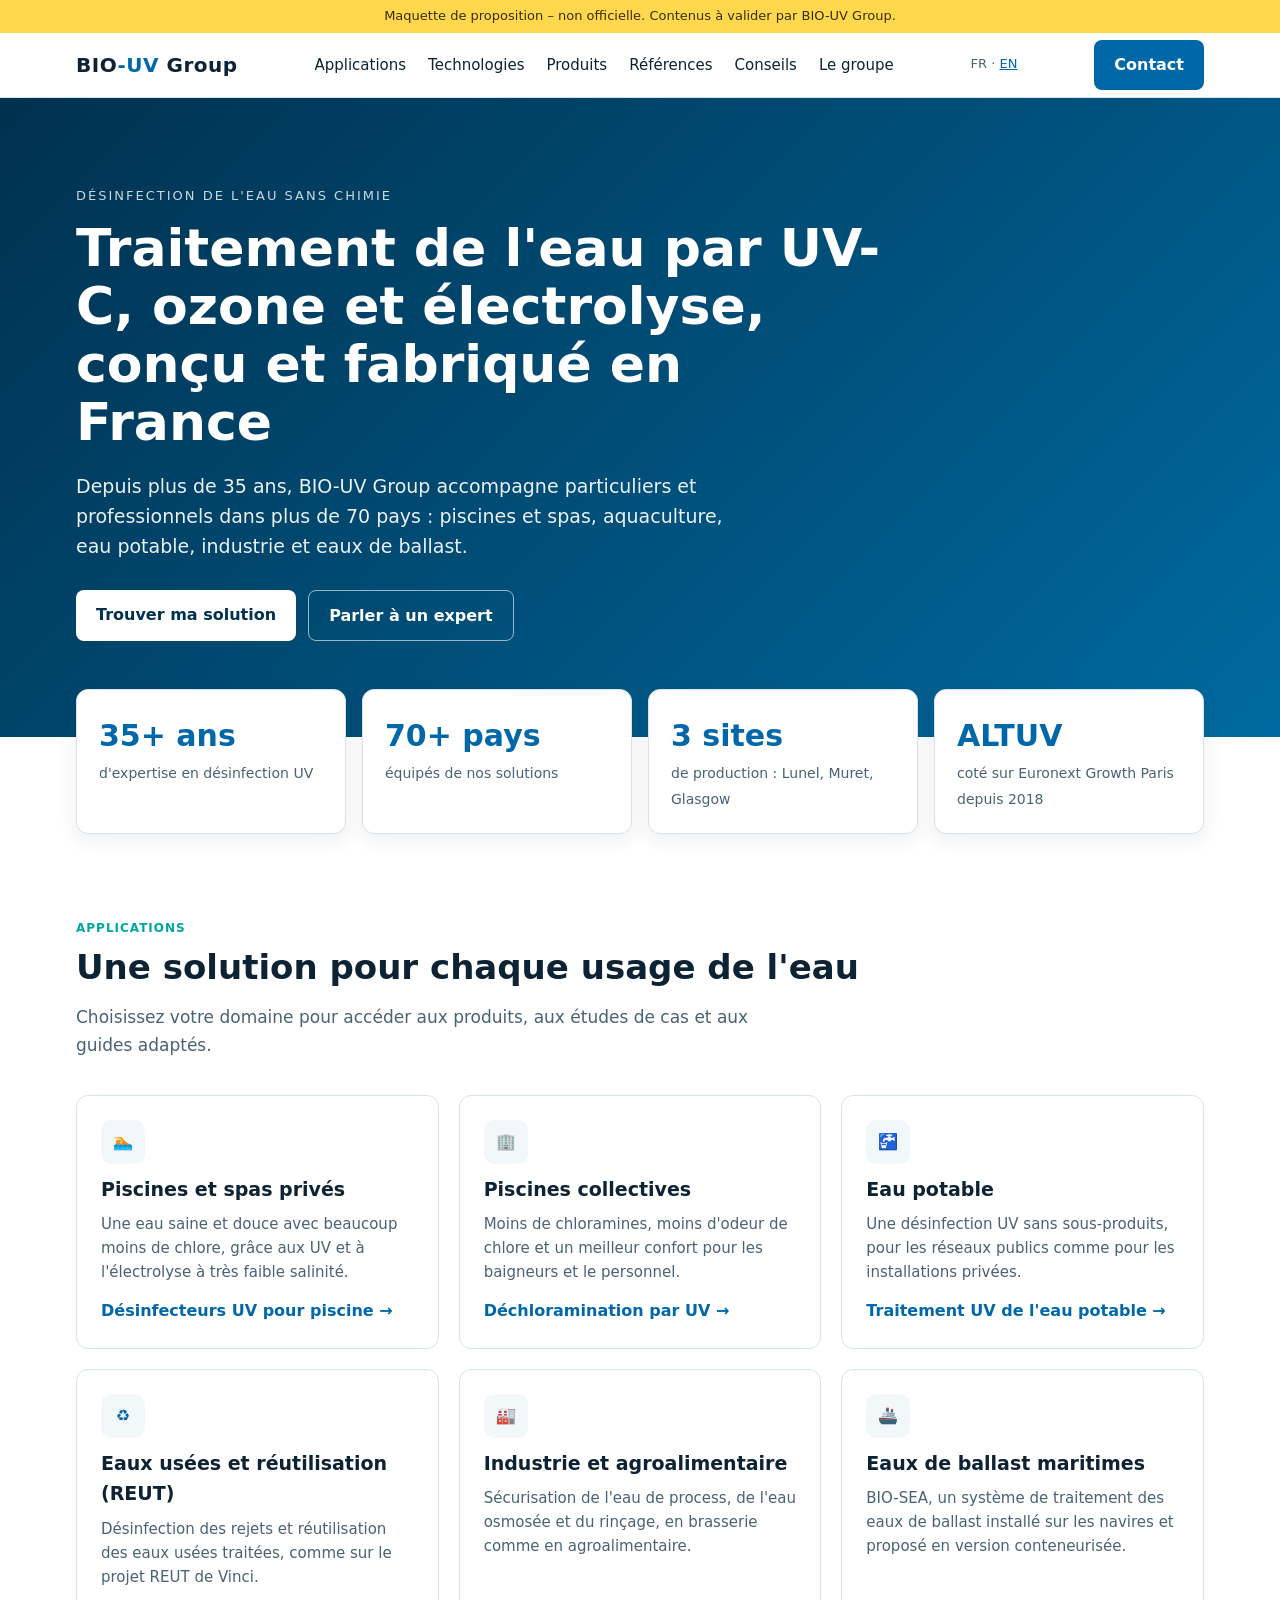
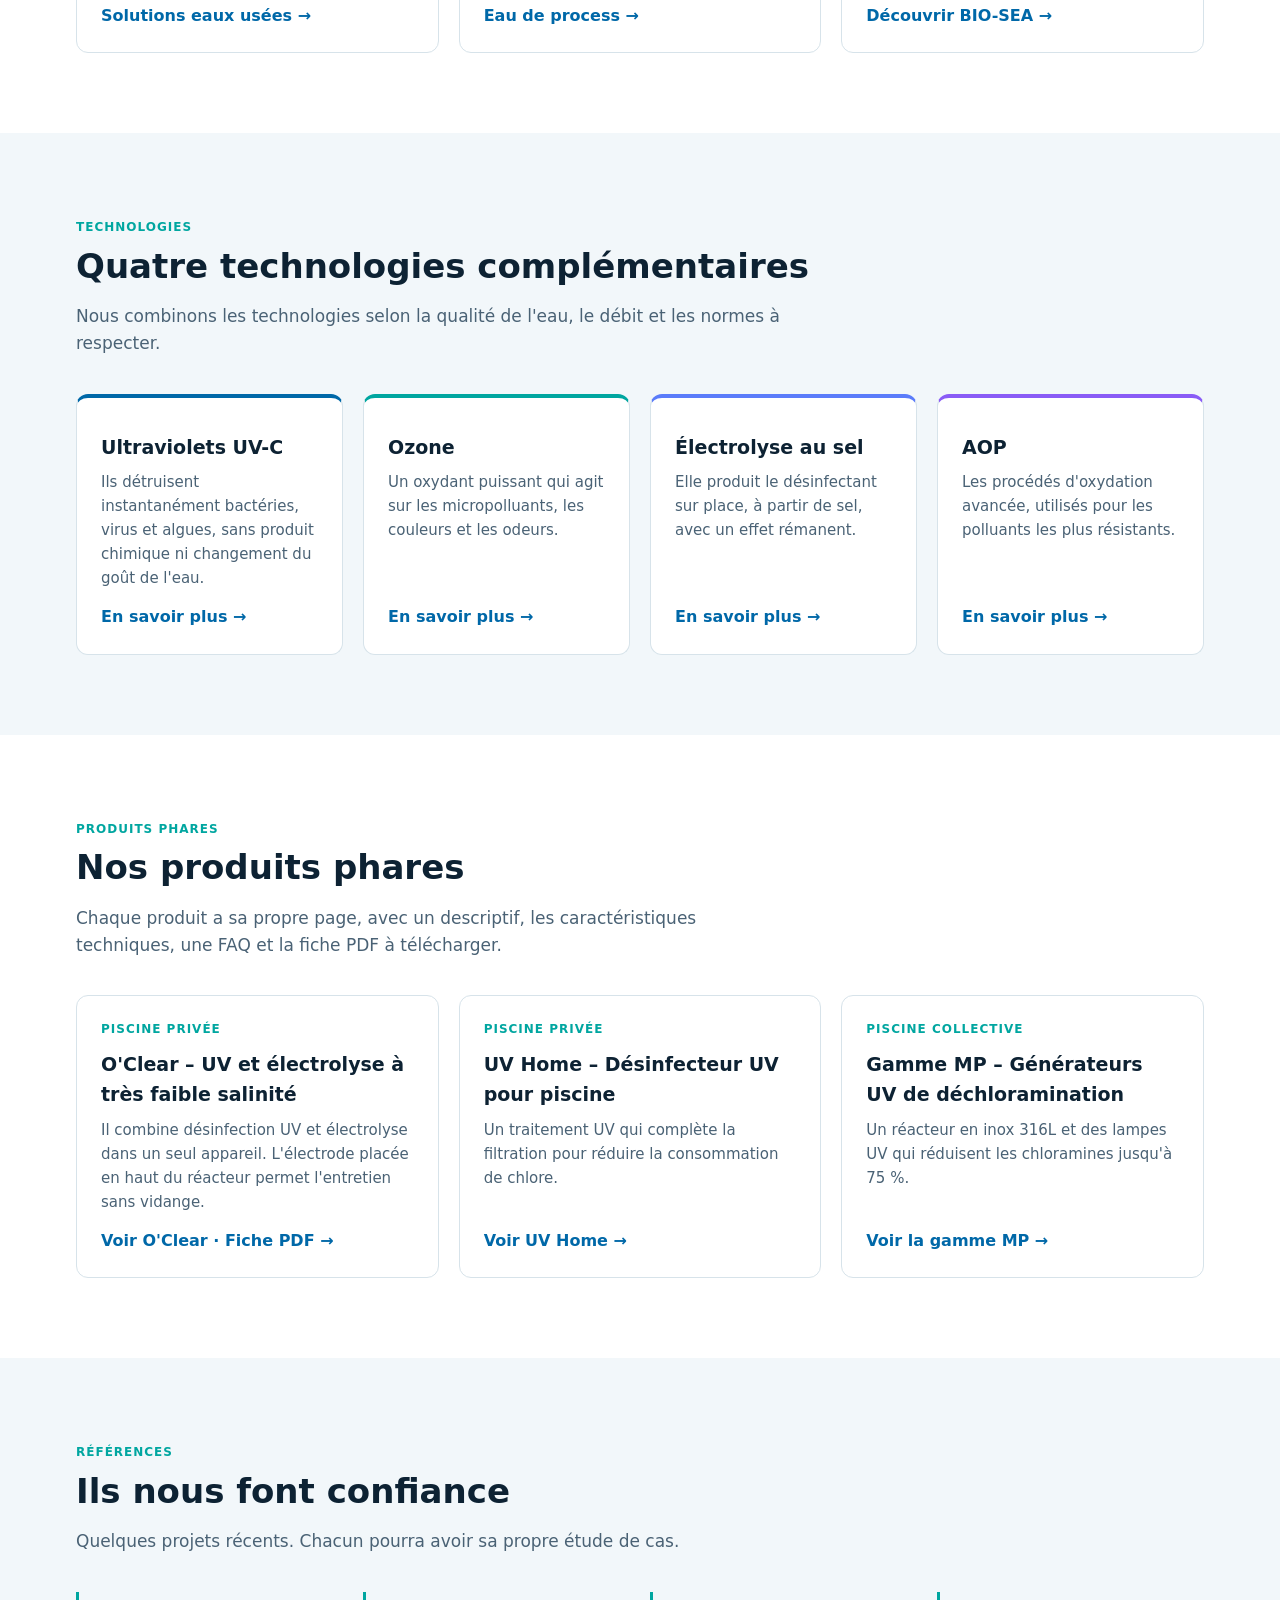
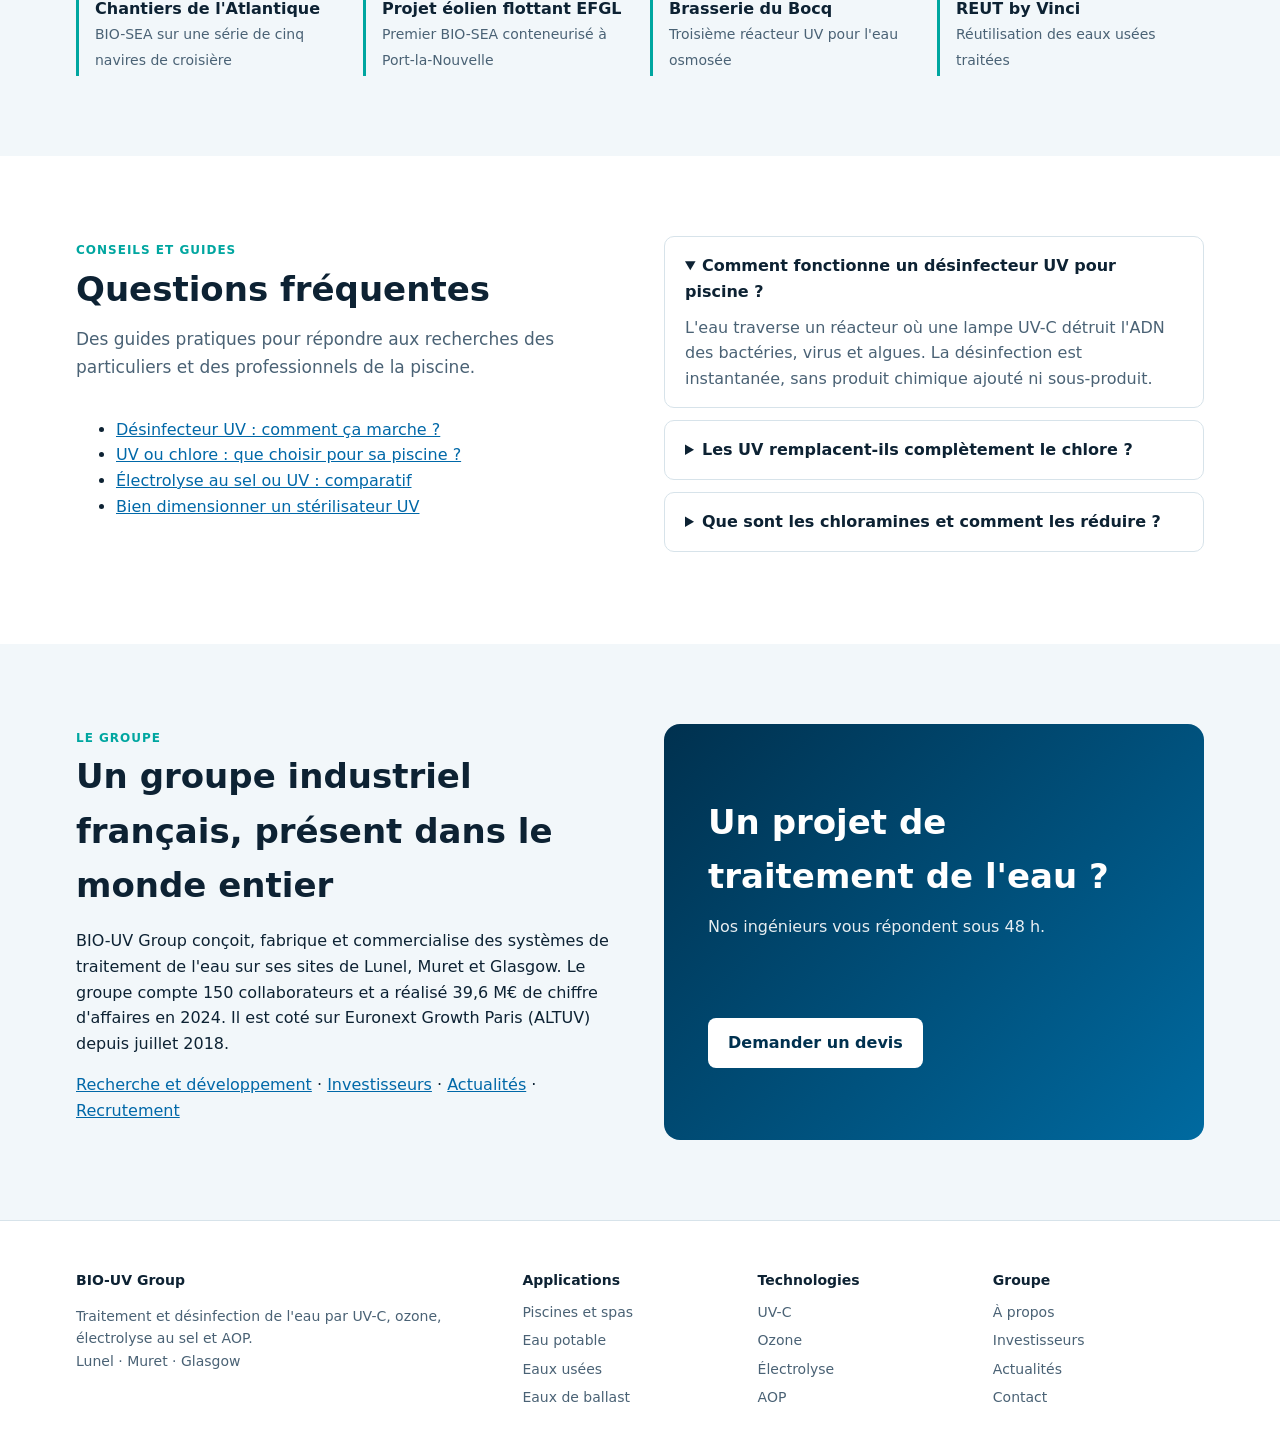
==== proposals/bio-uv/index.html @ df1d19ee "Add BIO-UV homepage redesign mockup proposal with screenshots Co-Authored-By: Claude Opus 5.5 <norep" ====
<!doctype html>
<html lang="fr">
<head>
<meta charset="utf-8">
<meta name="viewport" content="width=device-width, initial-scale=1">
<title>Traitement de l'eau par UV-C, ozone et électrolyse | BIO-UV Group</title>
<meta name="description" content="BIO-UV Group conçoit et fabrique en France des systèmes de désinfection de l'eau sans chimie : UV-C, ozone, électrolyse au sel et AOP. Piscines, aquaculture, eau potable, industrie, eaux de ballast.">
<link rel="canonical" href="https://www.bio-uv.com/fr/">
<link rel="alternate" hreflang="fr" href="https://www.bio-uv.com/fr/">
<link rel="alternate" hreflang="en" href="https://www.bio-uv.com/en/">
<link rel="alternate" hreflang="x-default" href="https://www.bio-uv.com/en/">
<meta property="og:type" content="website">
<meta property="og:title" content="BIO-UV Group – Traitement de l'eau sans chimie">
<meta property="og:description" content="UV-C, ozone, électrolyse au sel et AOP : des solutions conçues et fabriquées en France, présentes dans plus de 70 pays.">
<meta property="og:locale" content="fr_FR">
<meta property="og:locale:alternate" content="en_GB">
<script type="application/ld+json">
{
  "@context": "https://schema.org",
  "@type": "Organization",
  "name": "BIO-UV Group",
  "url": "https://www.bio-uv.com/",
  "description": "Conception, fabrication et commercialisation de systèmes de traitement de l'eau par UV-C, ozone, électrolyse au sel et AOP.",
  "address": { "@type": "PostalAddress", "addressLocality": "Lunel", "addressCountry": "FR" },
  "tickerSymbol": "ALTUV"
}
</script>
<script type="application/ld+json">
{
  "@context": "https://schema.org",
  "@type": "FAQPage",
  "mainEntity": [
    { "@type": "Question", "name": "Comment fonctionne un désinfecteur UV pour piscine ?",
      "acceptedAnswer": { "@type": "Answer", "text": "L'eau traverse un réacteur où une lampe UV-C détruit l'ADN des bactéries, virus et algues. La désinfection est instantanée, sans produit chimique ajouté ni sous-produit." } },
    { "@type": "Question", "name": "Les UV remplacent-ils complètement le chlore ?",
      "acceptedAnswer": { "@type": "Answer", "text": "En piscine privée, les UV réduisent fortement la consommation de chlore. Associés à une électrolyse à très faible salinité comme O'Clear, ils assurent aussi l'effet rémanent nécessaire." } },
    { "@type": "Question", "name": "Que sont les chloramines et comment les réduire ?",
      "acceptedAnswer": { "@type": "Answer", "text": "Les chloramines sont responsables de l'odeur de chlore et des irritations. En piscine collective, les générateurs UV de la gamme MP les réduisent jusqu'à 75 %." } }
  ]
}
</script>
<style>
:root{
  --bg:#ffffff; --bg-alt:#f2f7fa; --ink:#0d2233; --muted:#4a6275; --line:#d7e3ea;
  --brand:#0068a8; --brand-ink:#ffffff; --accent:#00a6a0; --card:#ffffff;
  --hero1:#00314f; --hero2:#006aa0;
}
@media (prefers-color-scheme: dark){
  :root:not([data-theme="light"]){
    --bg:#0b1720; --bg-alt:#11212d; --ink:#e6f0f5; --muted:#9db3c2; --line:#22394a;
    --brand:#3fa9e8; --brand-ink:#04131c; --accent:#3fd0c9; --card:#132634;
    --hero1:#021a2a; --hero2:#0a4569;
  }
}
:root[data-theme="dark"]{
  --bg:#0b1720; --bg-alt:#11212d; --ink:#e6f0f5; --muted:#9db3c2; --line:#22394a;
  --brand:#3fa9e8; --brand-ink:#04131c; --accent:#3fd0c9; --card:#132634;
  --hero1:#021a2a; --hero2:#0a4569;
}
*{box-sizing:border-box}
html{scroll-behavior:smooth}
body{margin:0;background:var(--bg);color:var(--ink);font:16px/1.6 system-ui,-apple-system,"Segoe UI",Roboto,sans-serif}
a{color:var(--brand)}
.wrap{max-width:1160px;margin:0 auto;padding:0 16px}
.mock{background:#ffd84d;color:#3a2e00;text-align:center;font-size:13px;padding:6px 16px}
header.top{position:sticky;top:0;z-index:10;background:var(--bg);border-bottom:1px solid var(--line)}
.nav{display:flex;align-items:center;justify-content:space-between;gap:16px;height:64px}
.logo{font-weight:800;font-size:20px;letter-spacing:.5px;color:var(--ink);text-decoration:none}
.logo span{color:var(--brand)}
.nav ul{display:flex;gap:22px;list-style:none;margin:0;padding:0}
.nav ul a{color:var(--ink);text-decoration:none;font-weight:500;font-size:15px}
.nav ul a:hover{color:var(--brand)}
.lang{font-size:13px;color:var(--muted)}
.btn{display:inline-block;background:var(--brand);color:var(--brand-ink);padding:12px 20px;border-radius:8px;text-decoration:none;font-weight:600}
.btn.ghost{background:transparent;color:#fff;border:1px solid rgba(255,255,255,.6)}
.hero{background:linear-gradient(135deg,var(--hero1),var(--hero2));color:#fff;padding:88px 0 96px}
.hero .eyebrow{text-transform:uppercase;letter-spacing:2px;font-size:13px;opacity:.8}
.hero h1{font-size:clamp(30px,5vw,52px);line-height:1.12;margin:12px 0 18px;max-width:820px}
.hero p{font-size:19px;max-width:680px;opacity:.92}
.hero .cta{display:flex;gap:12px;flex-wrap:wrap;margin-top:28px}
.stats{display:grid;grid-template-columns:repeat(4,1fr);gap:16px;margin-top:-48px}
.stat{background:var(--card);border:1px solid var(--line);border-radius:12px;padding:22px;box-shadow:0 6px 20px rgba(0,40,70,.08)}
.stat b{display:block;font-size:30px;color:var(--brand)}
.stat span{color:var(--muted);font-size:14px}
section{padding:80px 0}
section.alt{background:var(--bg-alt)}
h2{font-size:clamp(24px,3.4vw,34px);margin:0 0 10px}
.lead{color:var(--muted);max-width:720px;margin:0 0 36px;font-size:17px}
.grid{display:grid;gap:20px}
.g3{grid-template-columns:repeat(3,1fr)}
.g4{grid-template-columns:repeat(4,1fr)}
.g2{grid-template-columns:repeat(2,1fr)}
.card{background:var(--card);border:1px solid var(--line);border-radius:12px;padding:24px;display:flex;flex-direction:column}
.card h3{margin:10px 0 8px;font-size:19px}
.card p{margin:0 0 14px;color:var(--muted);font-size:15px}
.card a.more{margin-top:auto;font-weight:600;text-decoration:none}
.ico{width:44px;height:44px;border-radius:10px;background:var(--bg-alt);display:grid;place-items:center;color:var(--brand)}
.tag{display:inline-block;font-size:12px;font-weight:600;color:var(--accent);text-transform:uppercase;letter-spacing:1px}
.tech{border-top:4px solid var(--brand)}
.tech:nth-child(2){border-top-color:var(--accent)}
.tech:nth-child(3){border-top-color:#5b7cfa}
.tech:nth-child(4){border-top-color:#8a5cf6}
.refs{display:grid;grid-template-columns:repeat(4,1fr);gap:20px}
.ref{border-left:3px solid var(--accent);padding:4px 0 4px 16px}
.ref b{display:block}
.ref span{color:var(--muted);font-size:14px}
details{background:var(--card);border:1px solid var(--line);border-radius:10px;padding:16px 20px;margin-bottom:12px}
summary{cursor:pointer;font-weight:600}
details p{color:var(--muted);margin:10px 0 0}
.contact{background:linear-gradient(135deg,var(--hero1),var(--hero2));color:#fff;border-radius:16px;padding:44px;display:flex;justify-content:space-between;align-items:center;gap:24px;flex-wrap:wrap}
.contact h2{color:#fff}
.contact p{opacity:.9;margin:0}
footer{border-top:1px solid var(--line);padding:48px 0 32px;color:var(--muted);font-size:14px}
footer .cols{display:grid;grid-template-columns:2fr 1fr 1fr 1fr;gap:24px}
footer h4{color:var(--ink);margin:0 0 10px;font-size:14px}
footer ul{list-style:none;padding:0;margin:0}
footer li{margin:6px 0}
footer a{color:var(--muted);text-decoration:none}
@media (max-width:900px){
  .nav ul{display:none}
  .stats,.g4,.refs{grid-template-columns:repeat(2,1fr)}
  .g3{grid-template-columns:1fr 1fr}
  footer .cols{grid-template-columns:1fr 1fr}
}
@media (max-width:560px){
  .stats,.g4,.g3,.g2,.refs{grid-template-columns:1fr}
  .hero{padding:56px 0 80px}
  section{padding:56px 0}
  .contact{padding:28px}
  .lang{display:none}
}
</style>
</head>
<body>
<div class="mock">Maquette de proposition – non officielle. Contenus à valider par BIO-UV Group.</div>

<header class="top">
  <div class="wrap nav">
    <a class="logo" href="#">BIO<span>-UV</span> Group</a>
    <nav aria-label="Navigation principale">
      <ul>
        <li><a href="#applications">Applications</a></li>
        <li><a href="#technologies">Technologies</a></li>
        <li><a href="#produits">Produits</a></li>
        <li><a href="#references">Références</a></li>
        <li><a href="#conseils">Conseils</a></li>
        <li><a href="#groupe">Le groupe</a></li>
      </ul>
    </nav>
    <span class="lang">FR · <a href="#">EN</a></span>
    <a class="btn" href="#contact">Contact</a>
  </div>
</header>

<main>
  <section class="hero" aria-labelledby="h1">
    <div class="wrap">
      <div class="eyebrow">Désinfection de l'eau sans chimie</div>
      <h1 id="h1">Traitement de l'eau par UV-C, ozone et électrolyse, conçu et fabriqué en France</h1>
      <p>Depuis plus de 35 ans, BIO-UV Group accompagne particuliers et professionnels dans plus de 70 pays : piscines et spas, aquaculture, eau potable, industrie et eaux de ballast.</p>
      <div class="cta">
        <a class="btn" href="#applications" style="background:#fff;color:#00314f">Trouver ma solution</a>
        <a class="btn ghost" href="#contact">Parler à un expert</a>
      </div>
    </div>
  </section>

  <div class="wrap stats" aria-label="Chiffres clés">
    <div class="stat"><b>35+ ans</b><span>d'expertise en désinfection UV</span></div>
    <div class="stat"><b>70+ pays</b><span>équipés de nos solutions</span></div>
    <div class="stat"><b>3 sites</b><span>de production : Lunel, Muret, Glasgow</span></div>
    <div class="stat"><b>ALTUV</b><span>coté sur Euronext Growth Paris depuis 2018</span></div>
  </div>

  <section id="applications" aria-labelledby="h-app">
    <div class="wrap">
      <span class="tag">Applications</span>
      <h2 id="h-app">Une solution pour chaque usage de l'eau</h2>
      <p class="lead">Choisissez votre domaine pour accéder aux produits, aux études de cas et aux guides adaptés.</p>
      <div class="grid g3">
        <article class="card">
          <div class="ico" aria-hidden="true">🏊</div>
          <h3>Piscines et spas privés</h3>
          <p>Une eau saine et douce avec beaucoup moins de chlore, grâce aux UV et à l'électrolyse à très faible salinité.</p>
          <a class="more" href="#produits">Désinfecteurs UV pour piscine →</a>
        </article>
        <article class="card">
          <div class="ico" aria-hidden="true">🏢</div>
          <h3>Piscines collectives</h3>
          <p>Moins de chloramines, moins d'odeur de chlore et un meilleur confort pour les baigneurs et le personnel.</p>
          <a class="more" href="#produits">Déchloramination par UV →</a>
        </article>
        <article class="card">
          <div class="ico" aria-hidden="true">🚰</div>
          <h3>Eau potable</h3>
          <p>Une désinfection UV sans sous-produits, pour les réseaux publics comme pour les installations privées.</p>
          <a class="more" href="#">Traitement UV de l'eau potable →</a>
        </article>
        <article class="card">
          <div class="ico" aria-hidden="true">♻️</div>
          <h3>Eaux usées et réutilisation (REUT)</h3>
          <p>Désinfection des rejets et réutilisation des eaux usées traitées, comme sur le projet REUT de Vinci.</p>
          <a class="more" href="#">Solutions eaux usées →</a>
        </article>
        <article class="card">
          <div class="ico" aria-hidden="true">🏭</div>
          <h3>Industrie et agroalimentaire</h3>
          <p>Sécurisation de l'eau de process, de l'eau osmosée et du rinçage, en brasserie comme en agroalimentaire.</p>
          <a class="more" href="#">Eau de process →</a>
        </article>
        <article class="card">
          <div class="ico" aria-hidden="true">🚢</div>
          <h3>Eaux de ballast maritimes</h3>
          <p>BIO-SEA, un système de traitement des eaux de ballast installé sur les navires et proposé en version conteneurisée.</p>
          <a class="more" href="#">Découvrir BIO-SEA →</a>
        </article>
      </div>
    </div>
  </section>

  <section id="technologies" class="alt" aria-labelledby="h-tech">
    <div class="wrap">
      <span class="tag">Technologies</span>
      <h2 id="h-tech">Quatre technologies complémentaires</h2>
      <p class="lead">Nous combinons les technologies selon la qualité de l'eau, le débit et les normes à respecter.</p>
      <div class="grid g4">
        <article class="card tech"><h3>Ultraviolets UV-C</h3><p>Ils détruisent instantanément bactéries, virus et algues, sans produit chimique ni changement du goût de l'eau.</p><a class="more" href="#">En savoir plus →</a></article>
        <article class="card tech"><h3>Ozone</h3><p>Un oxydant puissant qui agit sur les micropolluants, les couleurs et les odeurs.</p><a class="more" href="#">En savoir plus →</a></article>
        <article class="card tech"><h3>Électrolyse au sel</h3><p>Elle produit le désinfectant sur place, à partir de sel, avec un effet rémanent.</p><a class="more" href="#">En savoir plus →</a></article>
        <article class="card tech"><h3>AOP</h3><p>Les procédés d'oxydation avancée, utilisés pour les polluants les plus résistants.</p><a class="more" href="#">En savoir plus →</a></article>
      </div>
    </div>
  </section>

  <section id="produits" aria-labelledby="h-prod">
    <div class="wrap">
      <span class="tag">Produits phares</span>
      <h2 id="h-prod">Nos produits phares</h2>
      <p class="lead">Chaque produit a sa propre page, avec un descriptif, les caractéristiques techniques, une FAQ et la fiche PDF à télécharger.</p>
      <div class="grid g3">
        <article class="card">
          <span class="tag">Piscine privée</span>
          <h3>O'Clear – UV et électrolyse à très faible salinité</h3>
          <p>Il combine désinfection UV et électrolyse dans un seul appareil. L'électrode placée en haut du réacteur permet l'entretien sans vidange.</p>
          <a class="more" href="#">Voir O'Clear · Fiche PDF →</a>
        </article>
        <article class="card">
          <span class="tag">Piscine privée</span>
          <h3>UV Home – Désinfecteur UV pour piscine</h3>
          <p>Un traitement UV qui complète la filtration pour réduire la consommation de chlore.</p>
          <a class="more" href="#">Voir UV Home →</a>
        </article>
        <article class="card">
          <span class="tag">Piscine collective</span>
          <h3>Gamme MP – Générateurs UV de déchloramination</h3>
          <p>Un réacteur en inox 316L et des lampes UV qui réduisent les chloramines jusqu'à 75 %.</p>
          <a class="more" href="#">Voir la gamme MP →</a>
        </article>
      </div>
    </div>
  </section>

  <section id="references" class="alt" aria-labelledby="h-ref">
    <div class="wrap">
      <span class="tag">Références</span>
      <h2 id="h-ref">Ils nous font confiance</h2>
      <p class="lead">Quelques projets récents. Chacun pourra avoir sa propre étude de cas.</p>
      <div class="refs">
        <div class="ref"><b>Chantiers de l'Atlantique</b><span>BIO-SEA sur une série de cinq navires de croisière</span></div>
        <div class="ref"><b>Projet éolien flottant EFGL</b><span>Premier BIO-SEA conteneurisé à Port-la-Nouvelle</span></div>
        <div class="ref"><b>Brasserie du Bocq</b><span>Troisième réacteur UV pour l'eau osmosée</span></div>
        <div class="ref"><b>REUT by Vinci</b><span>Réutilisation des eaux usées traitées</span></div>
      </div>
    </div>
  </section>

  <section id="conseils" aria-labelledby="h-faq">
    <div class="wrap grid g2" style="align-items:start;gap:48px">
      <div>
        <span class="tag">Conseils et guides</span>
        <h2 id="h-faq">Questions fréquentes</h2>
        <p class="lead">Des guides pratiques pour répondre aux recherches des particuliers et des professionnels de la piscine.</p>
        <ul>
          <li><a href="#">Désinfecteur UV : comment ça marche ?</a></li>
          <li><a href="#">UV ou chlore : que choisir pour sa piscine ?</a></li>
          <li><a href="#">Électrolyse au sel ou UV : comparatif</a></li>
          <li><a href="#">Bien dimensionner un stérilisateur UV</a></li>
        </ul>
      </div>
      <div>
        <details open><summary>Comment fonctionne un désinfecteur UV pour piscine ?</summary><p>L'eau traverse un réacteur où une lampe UV-C détruit l'ADN des bactéries, virus et algues. La désinfection est instantanée, sans produit chimique ajouté ni sous-produit.</p></details>
        <details><summary>Les UV remplacent-ils complètement le chlore ?</summary><p>En piscine privée, les UV réduisent fortement la consommation de chlore. Associés à une électrolyse à très faible salinité comme O'Clear, ils assurent aussi l'effet rémanent nécessaire.</p></details>
        <details><summary>Que sont les chloramines et comment les réduire ?</summary><p>Les chloramines sont responsables de l'odeur de chlore et des irritations. En piscine collective, les générateurs UV de la gamme MP les réduisent jusqu'à 75 %.</p></details>
      </div>
    </div>
  </section>

  <section id="groupe" class="alt" aria-labelledby="h-grp">
    <div class="wrap grid g2" style="gap:48px">
      <div>
        <span class="tag">Le groupe</span>
        <h2 id="h-grp">Un groupe industriel français, présent dans le monde entier</h2>
        <p>BIO-UV Group conçoit, fabrique et commercialise des systèmes de traitement de l'eau sur ses sites de Lunel, Muret et Glasgow. Le groupe compte 150 collaborateurs et a réalisé 39,6 M€ de chiffre d'affaires en 2024. Il est coté sur Euronext Growth Paris (ALTUV) depuis juillet 2018.</p>
        <p><a href="#">Recherche et développement</a> · <a href="#">Investisseurs</a> · <a href="#">Actualités</a> · <a href="#">Recrutement</a></p>
      </div>
      <div class="contact" id="contact">
        <div>
          <h2>Un projet de traitement de l'eau ?</h2>
          <p>Nos ingénieurs vous répondent sous 48 h.</p>
        </div>
        <a class="btn" href="#" style="background:#fff;color:#00314f">Demander un devis</a>
      </div>
    </div>
  </section>
</main>

<footer>
  <div class="wrap cols">
    <div><b style="color:var(--ink)">BIO-UV Group</b><p>Traitement et désinfection de l'eau par UV-C, ozone, électrolyse au sel et AOP.<br>Lunel · Muret · Glasgow</p></div>
    <div><h4>Applications</h4><ul><li><a href="#">Piscines et spas</a></li><li><a href="#">Eau potable</a></li><li><a href="#">Eaux usées</a></li><li><a href="#">Eaux de ballast</a></li></ul></div>
    <div><h4>Technologies</h4><ul><li><a href="#">UV-C</a></li><li><a href="#">Ozone</a></li><li><a href="#">Électrolyse</a></li><li><a href="#">AOP</a></li></ul></div>
    <div><h4>Groupe</h4><ul><li><a href="#">À propos</a></li><li><a href="#">Investisseurs</a></li><li><a href="#">Actualités</a></li><li><a href="#">Contact</a></li></ul></div>
  </div>
</footer>
</body>
</html>
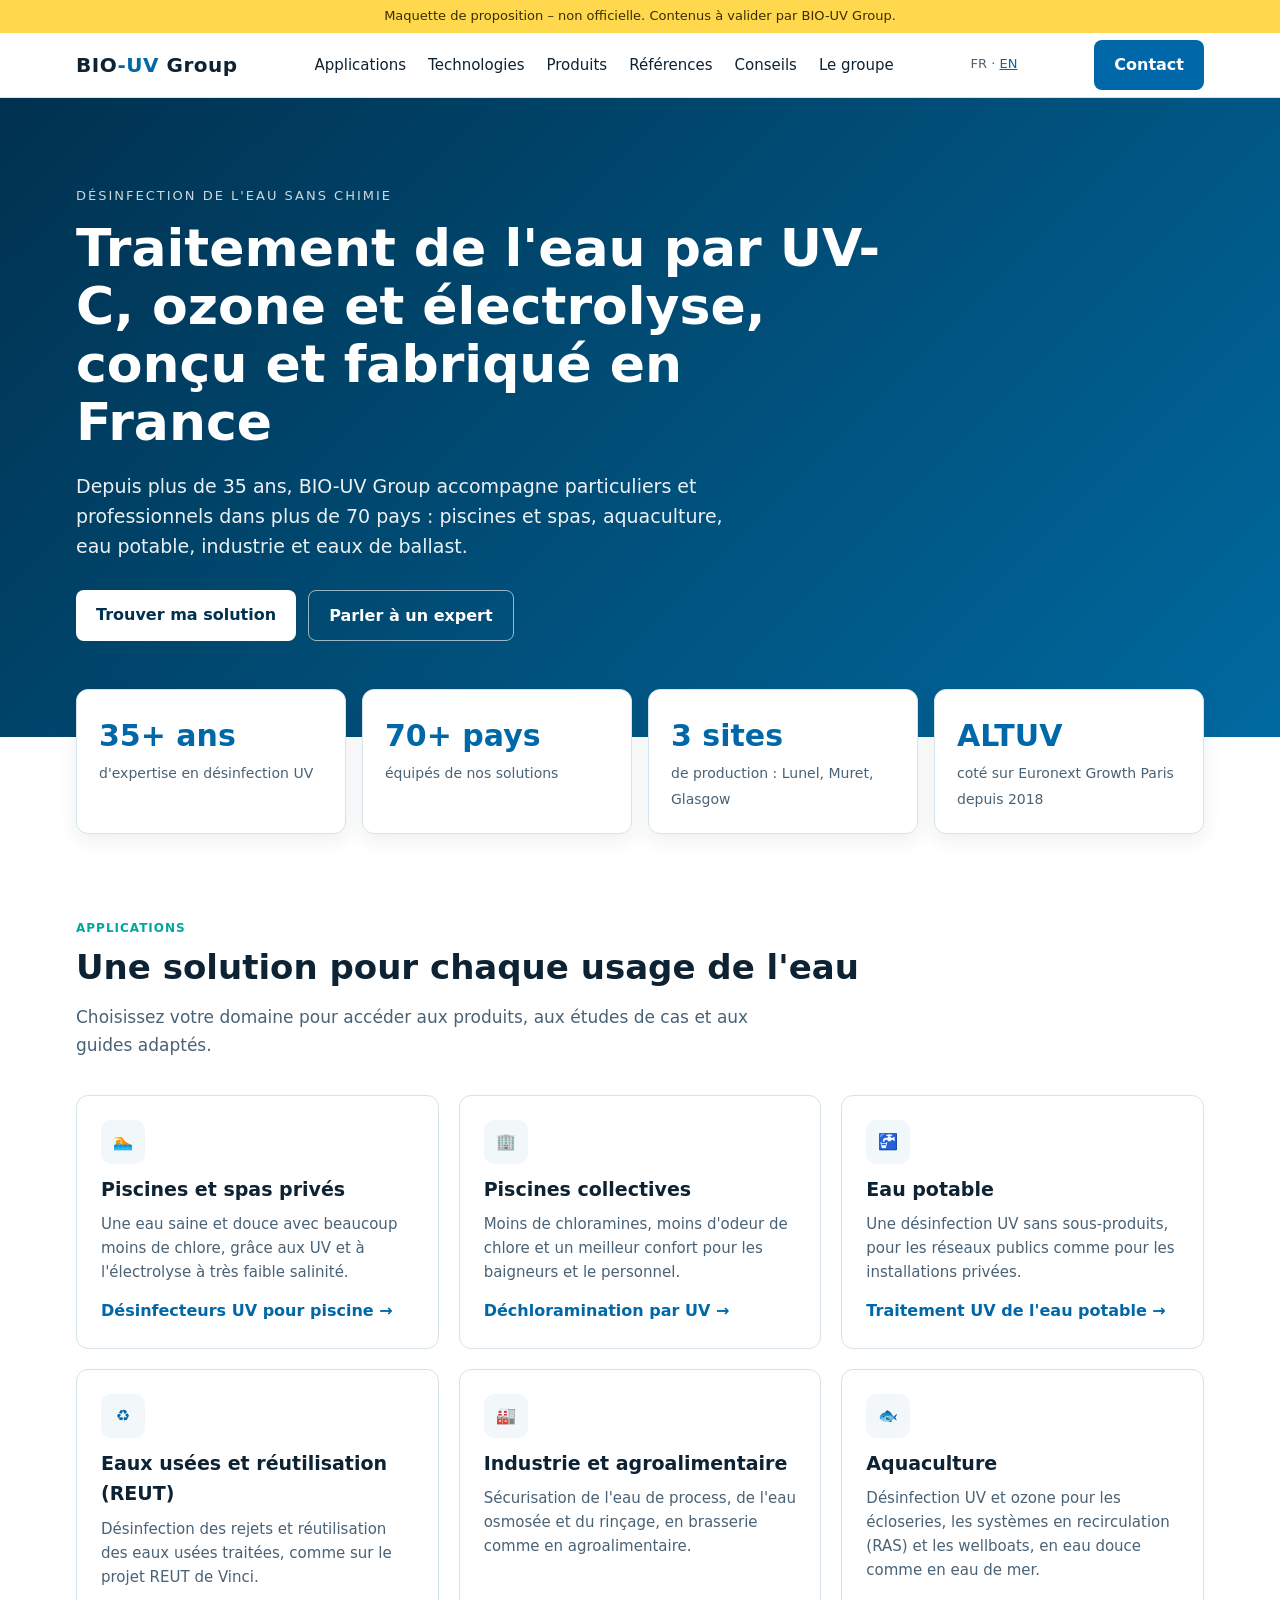
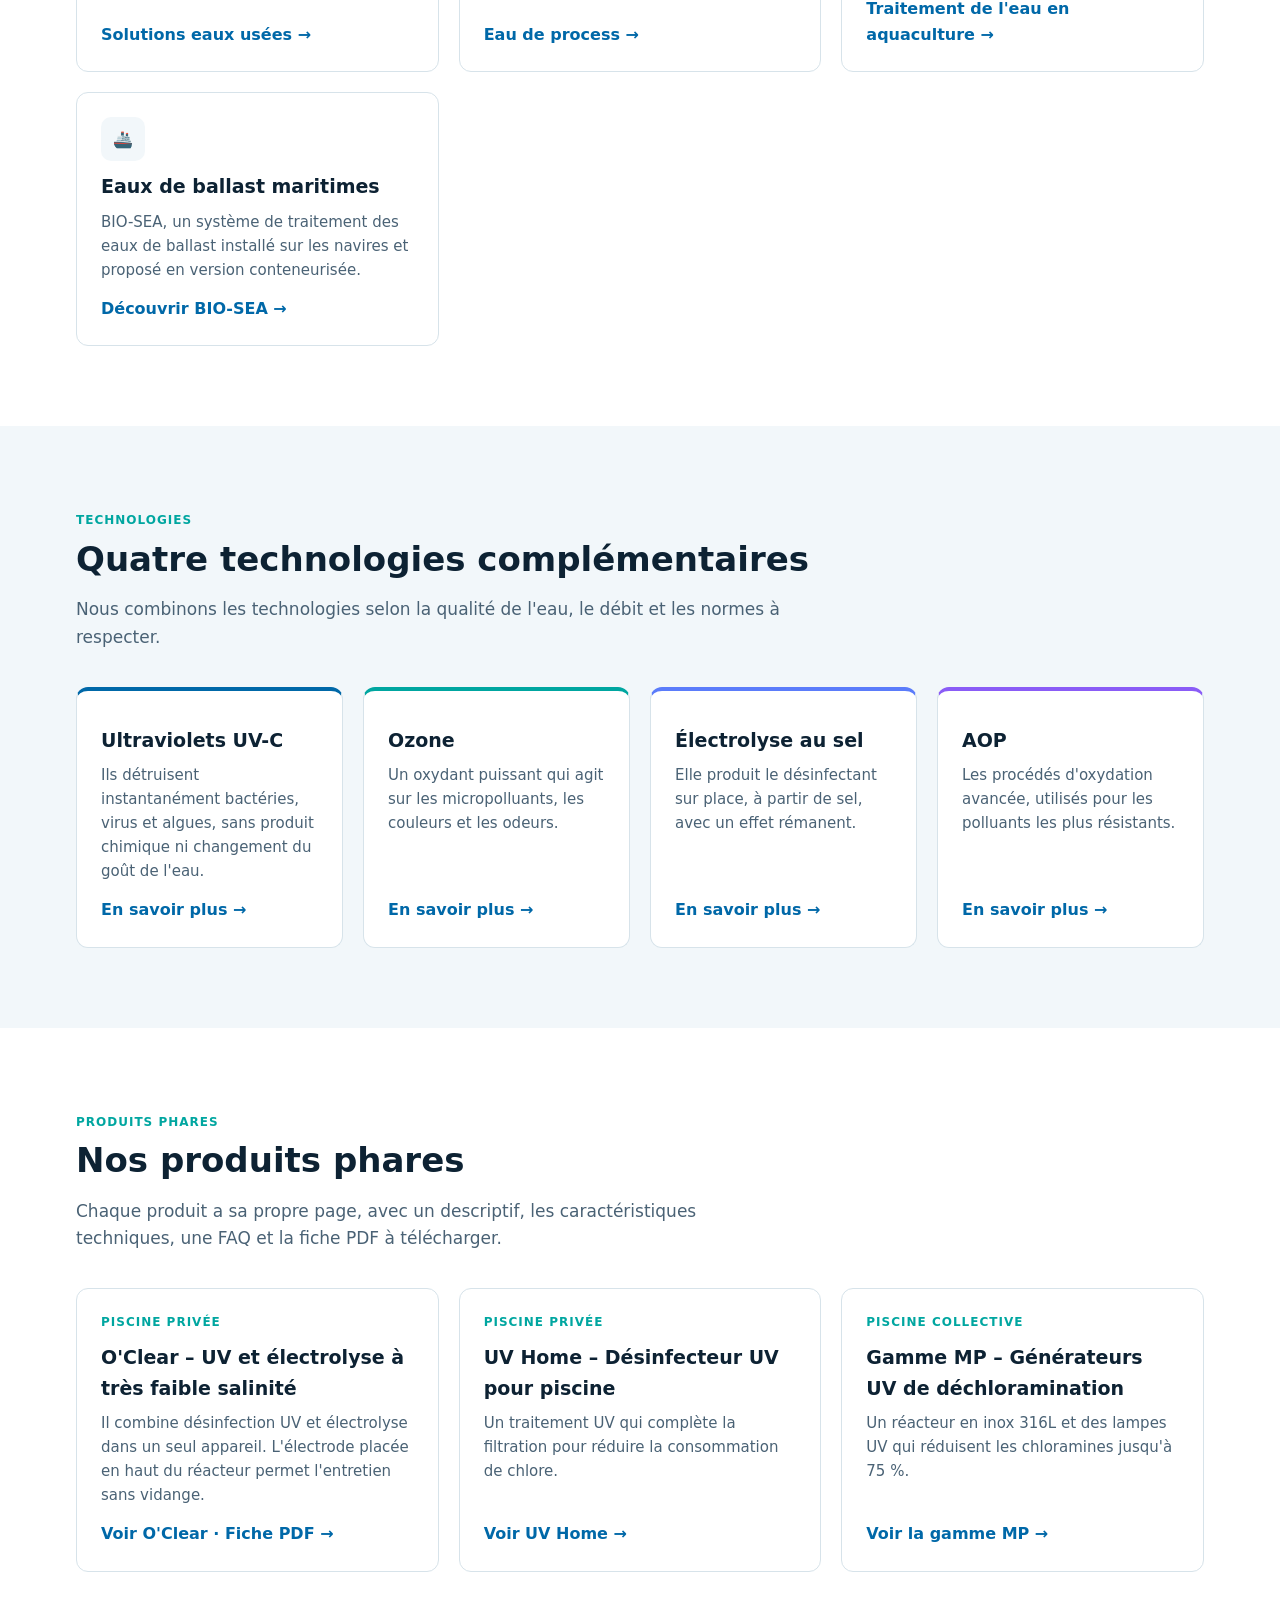
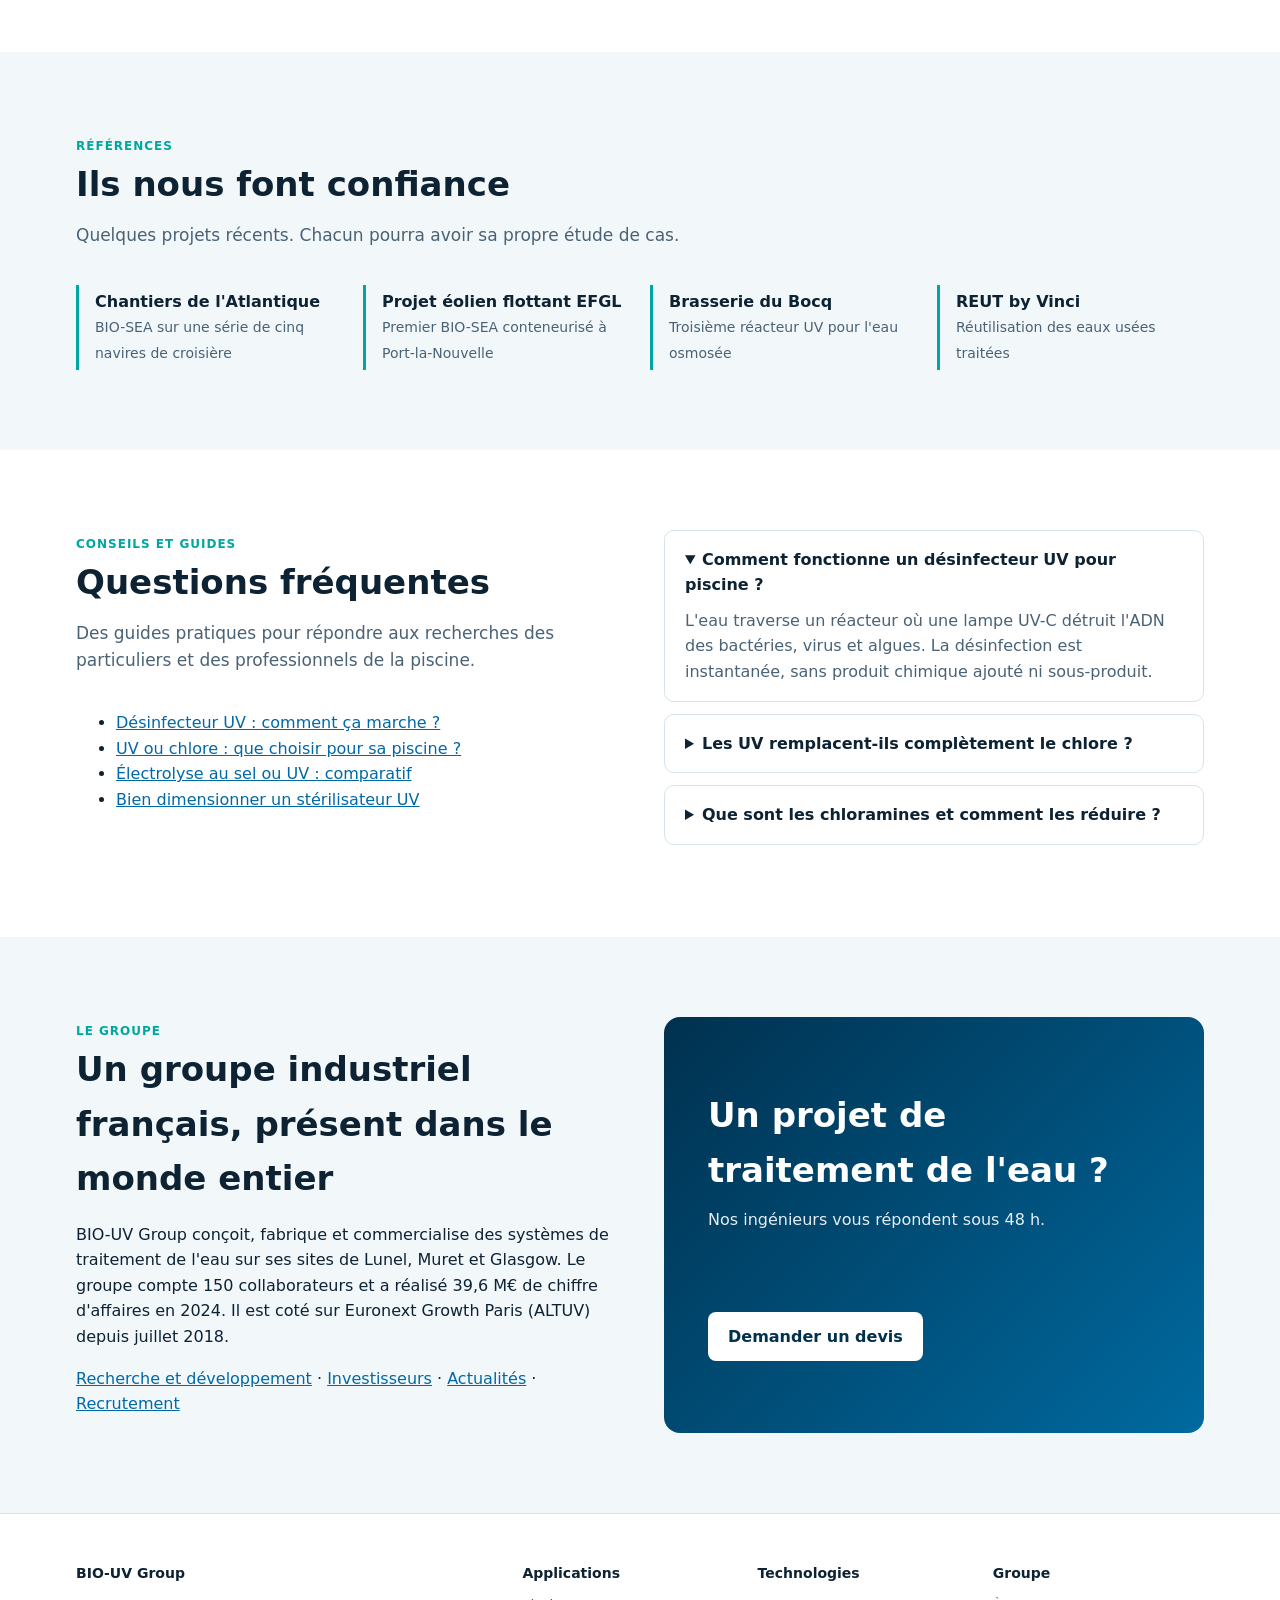
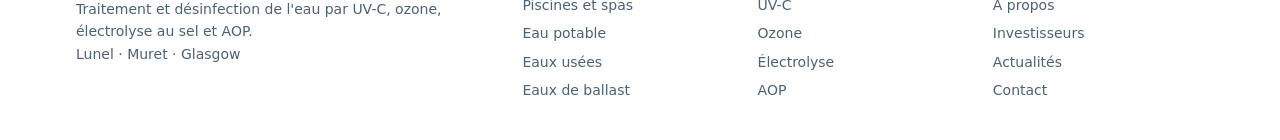
==== commit dfc5f870: "Add aquaculture division page to BIO-UV mockup and link it from homepage Co-Authored-By: Claude Opus" ====
--- a/proposals/bio-uv/index.html
+++ b/proposals/bio-uv/index.html
@@ -209,6 +209,12 @@
           <a class="more" href="#">Eau de process →</a>
         </article>
         <article class="card">
+          <div class="ico" aria-hidden="true">🐟</div>
+          <h3>Aquaculture</h3>
+          <p>Désinfection UV et ozone pour les écloseries, les systèmes en recirculation (RAS) et les wellboats, en eau douce comme en eau de mer.</p>
+          <a class="more" href="aquaculture.html">Traitement de l'eau en aquaculture →</a>
+        </article>
+        <article class="card">
           <div class="ico" aria-hidden="true">🚢</div>
           <h3>Eaux de ballast maritimes</h3>
           <p>BIO-SEA, un système de traitement des eaux de ballast installé sur les navires et proposé en version conteneurisée.</p>
